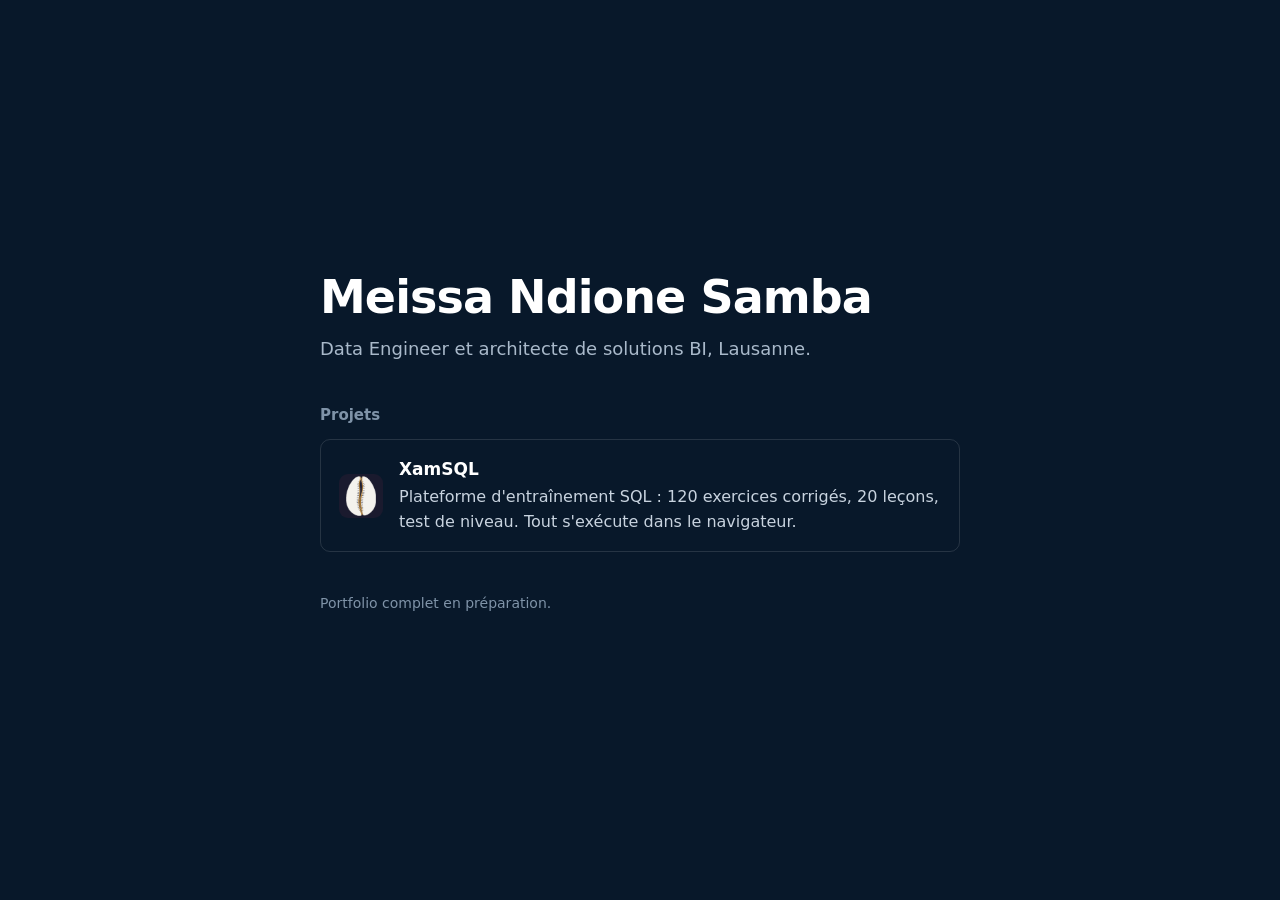
==== index.html @ c5f70573 "Portfolio (page d'attente) et XamSQL sous /xamsql/ XamSQL Studio compilé depuis sambameissa/xamsql@5" ====
<!doctype html>
<html lang="fr">
  <head>
    <meta charset="utf-8" />
    <meta name="viewport" content="width=device-width, initial-scale=1" />
    <title>Meissa Ndione Samba — Data Engineer</title>
    <meta name="description" content="Portfolio de Meissa Ndione Samba, Data Engineer et architecte de solutions BI." />
    <link rel="icon" href="/xamsql/brand/xamsql-favicon-64.png" />
    <style>
      /* Page d'attente : sera remplacée par le portfolio. */
      :root { color-scheme: light dark; }
      body { margin: 0; min-height: 100vh; font: 16px/1.6 system-ui, -apple-system, "Segoe UI", sans-serif; background: #08182a; color: #c8d3df; display: grid; place-items: center; }
      main { width: min(640px, calc(100% - 48px)); padding: 64px 0; }
      h1 { color: #fff; font-size: clamp(32px, 6vw, 46px); line-height: 1.1; margin: 0 0 12px; letter-spacing: -0.02em; }
      .role { font-size: 18px; margin: 0 0 40px; color: #a9b9ca; }
      h2 { font-size: 15px; color: #7f93a8; font-weight: 600; margin: 0 0 12px; }
      a.project { display: flex; gap: 16px; align-items: center; padding: 16px 18px; border: 1px solid rgba(255,255,255,.12); border-radius: 10px; color: inherit; text-decoration: none; }
      a.project:hover { border-color: #c9a227; }
      a.project img { width: 44px; height: 44px; border-radius: 9px; }
      a.project strong { display: block; color: #fff; font-size: 17px; }
      .soon { margin-top: 40px; font-size: 14px; color: #7f93a8; }
    </style>
  </head>
  <body>
    <main>
      <h1>Meissa Ndione Samba</h1>
      <p class="role">Data Engineer et architecte de solutions BI, Lausanne.</p>
      <h2>Projets</h2>
      <a class="project" href="/xamsql/">
        <img src="/xamsql/brand/xamsql-icon-dark.png" alt="" />
        <span>
          <strong>XamSQL</strong>
          Plateforme d'entraînement SQL : 120 exercices corrigés, 20 leçons, test de niveau. Tout s'exécute dans le navigateur.
        </span>
      </a>
      <p class="soon">Portfolio complet en préparation.</p>
    </main>
  </body>
</html>
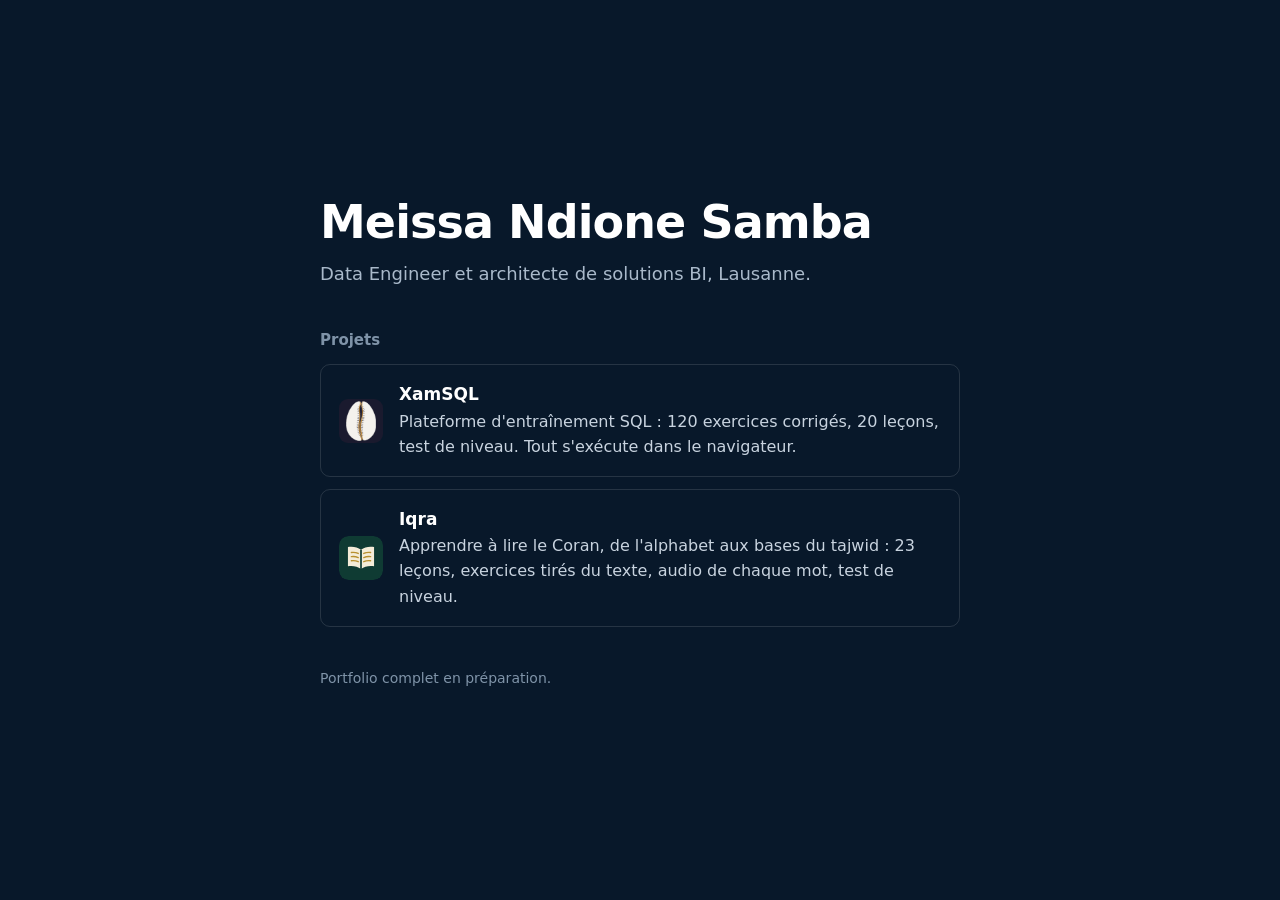
==== commit fdfbbc0b: "Iqra sous /iqra/ (depuis sambameissa/xamsql@b8e7898) et carte dans le portfolio Co-Authored-By: Clau" ====
--- a/index.html
+++ b/index.html
@@ -14,7 +14,7 @@
       h1 { color: #fff; font-size: clamp(32px, 6vw, 46px); line-height: 1.1; margin: 0 0 12px; letter-spacing: -0.02em; }
       .role { font-size: 18px; margin: 0 0 40px; color: #a9b9ca; }
       h2 { font-size: 15px; color: #7f93a8; font-weight: 600; margin: 0 0 12px; }
-      a.project { display: flex; gap: 16px; align-items: center; padding: 16px 18px; border: 1px solid rgba(255,255,255,.12); border-radius: 10px; color: inherit; text-decoration: none; }
+      a.project { margin-bottom: 12px; display: flex; gap: 16px; align-items: center; padding: 16px 18px; border: 1px solid rgba(255,255,255,.12); border-radius: 10px; color: inherit; text-decoration: none; }
       a.project:hover { border-color: #c9a227; }
       a.project img { width: 44px; height: 44px; border-radius: 9px; }
       a.project strong { display: block; color: #fff; font-size: 17px; }
@@ -33,6 +33,13 @@
           Plateforme d'entraînement SQL : 120 exercices corrigés, 20 leçons, test de niveau. Tout s'exécute dans le navigateur.
         </span>
       </a>
+      <a class="project" href="/iqra/">
+        <img src="/iqra/icon.svg" alt="" />
+        <span>
+          <strong>Iqra</strong>
+          Apprendre à lire le Coran, de l'alphabet aux bases du tajwid : 23 leçons, exercices tirés du texte, audio de chaque mot, test de niveau.
+        </span>
+      </a>
       <p class="soon">Portfolio complet en préparation.</p>
     </main>
   </body>
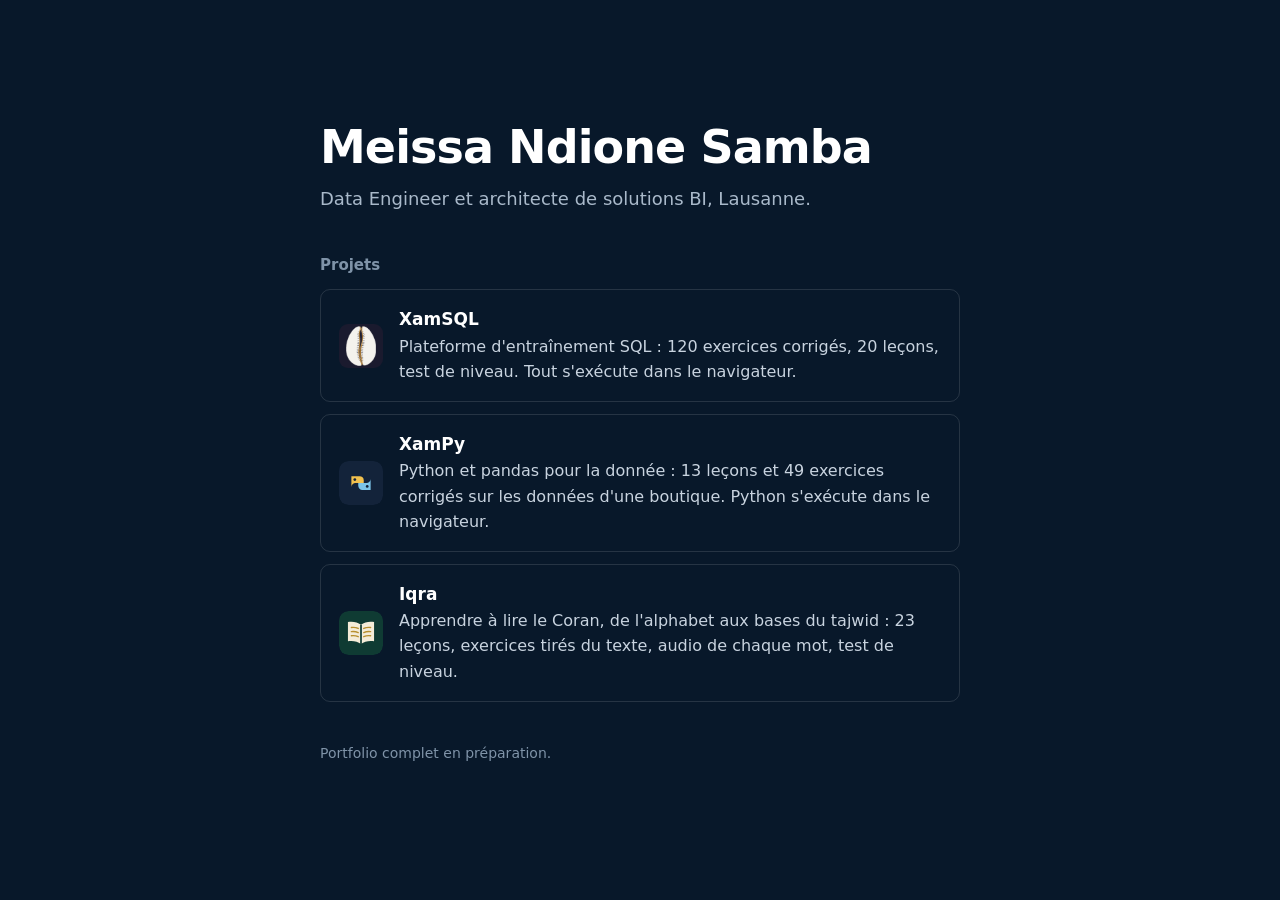
==== commit 06352e77: "XamPy : Python et pandas, 13 leçons, 49 exercices (depuis sambameissa/xampy@7058484) Co-Authored-By:" ====
--- a/index.html
+++ b/index.html
@@ -33,6 +33,13 @@
           Plateforme d'entraînement SQL : 120 exercices corrigés, 20 leçons, test de niveau. Tout s'exécute dans le navigateur.
         </span>
       </a>
+      <a class="project" href="/xampy/">
+        <img src="/xampy/icon.svg" alt="" />
+        <span>
+          <strong>XamPy</strong>
+          Python et pandas pour la donnée : 13 leçons et 49 exercices corrigés sur les données d'une boutique. Python s'exécute dans le navigateur.
+        </span>
+      </a>
       <a class="project" href="/iqra/">
         <img src="/iqra/icon.svg" alt="" />
         <span>
